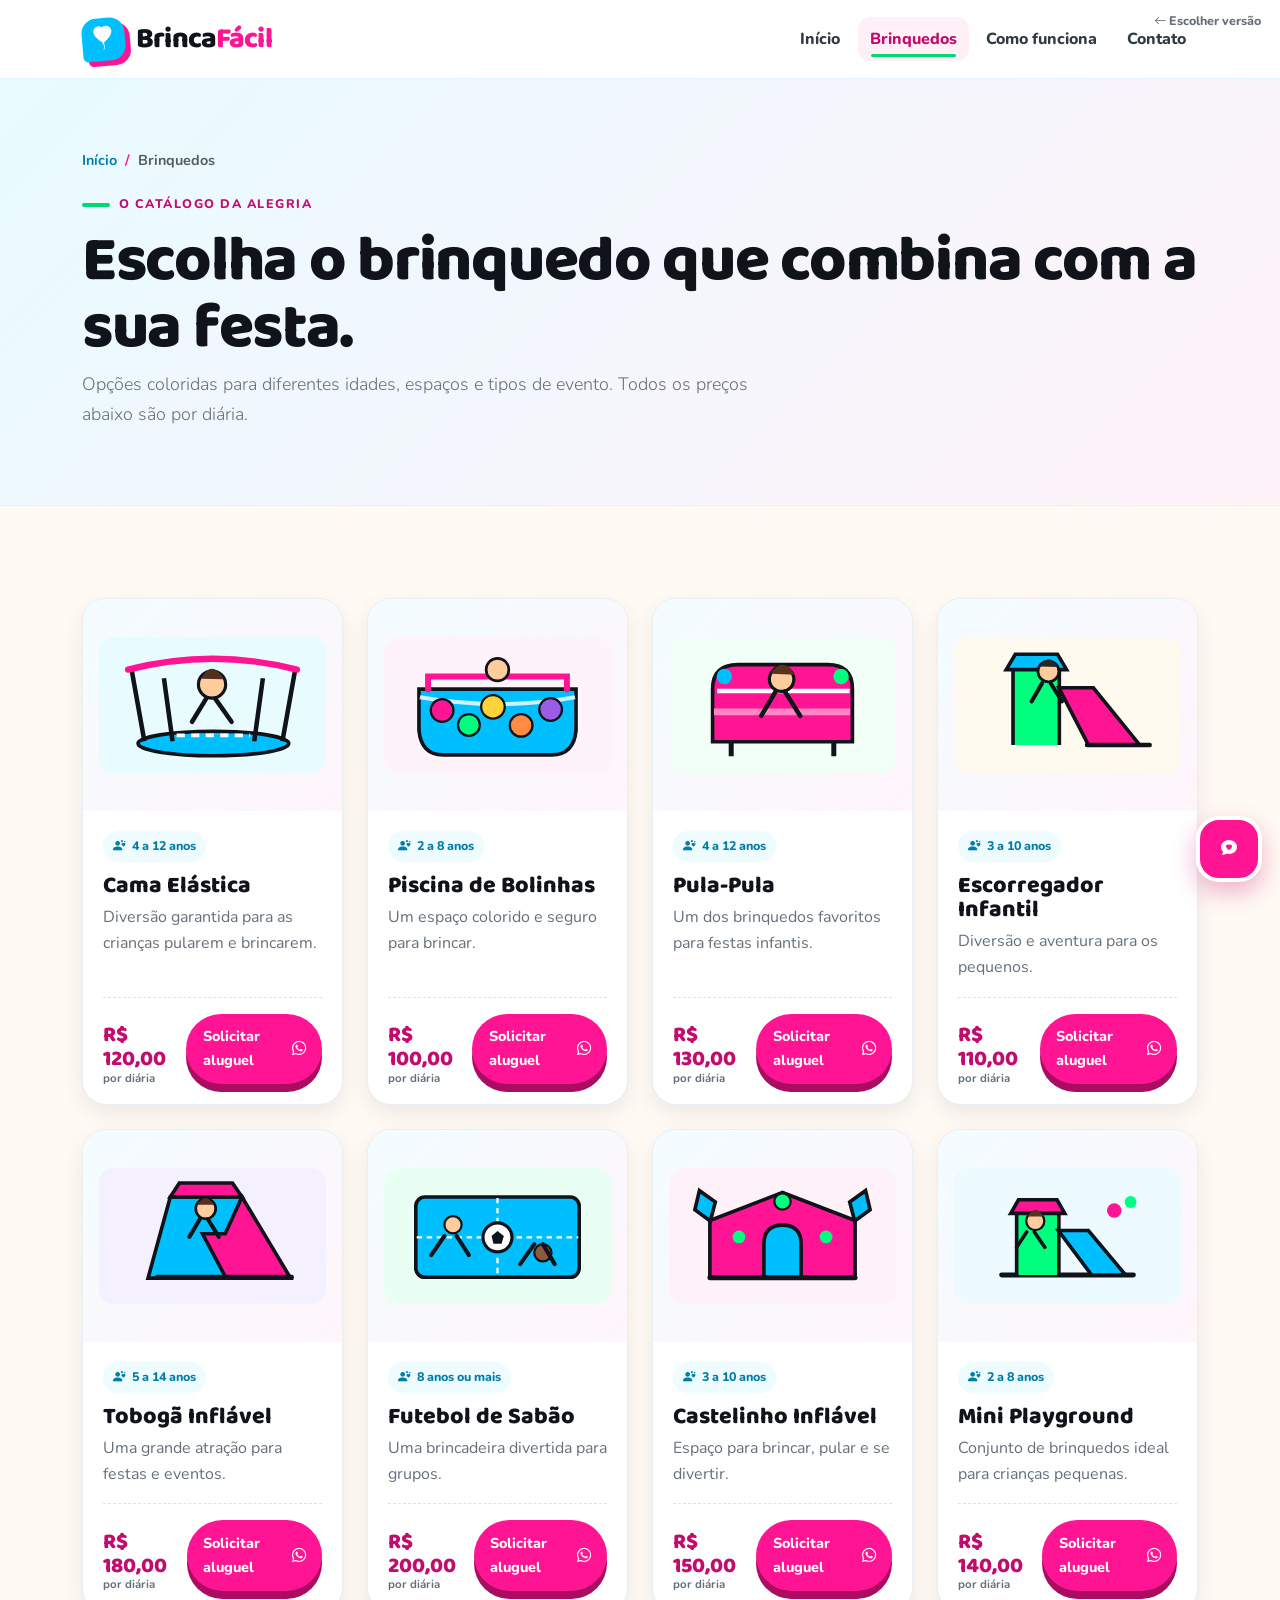
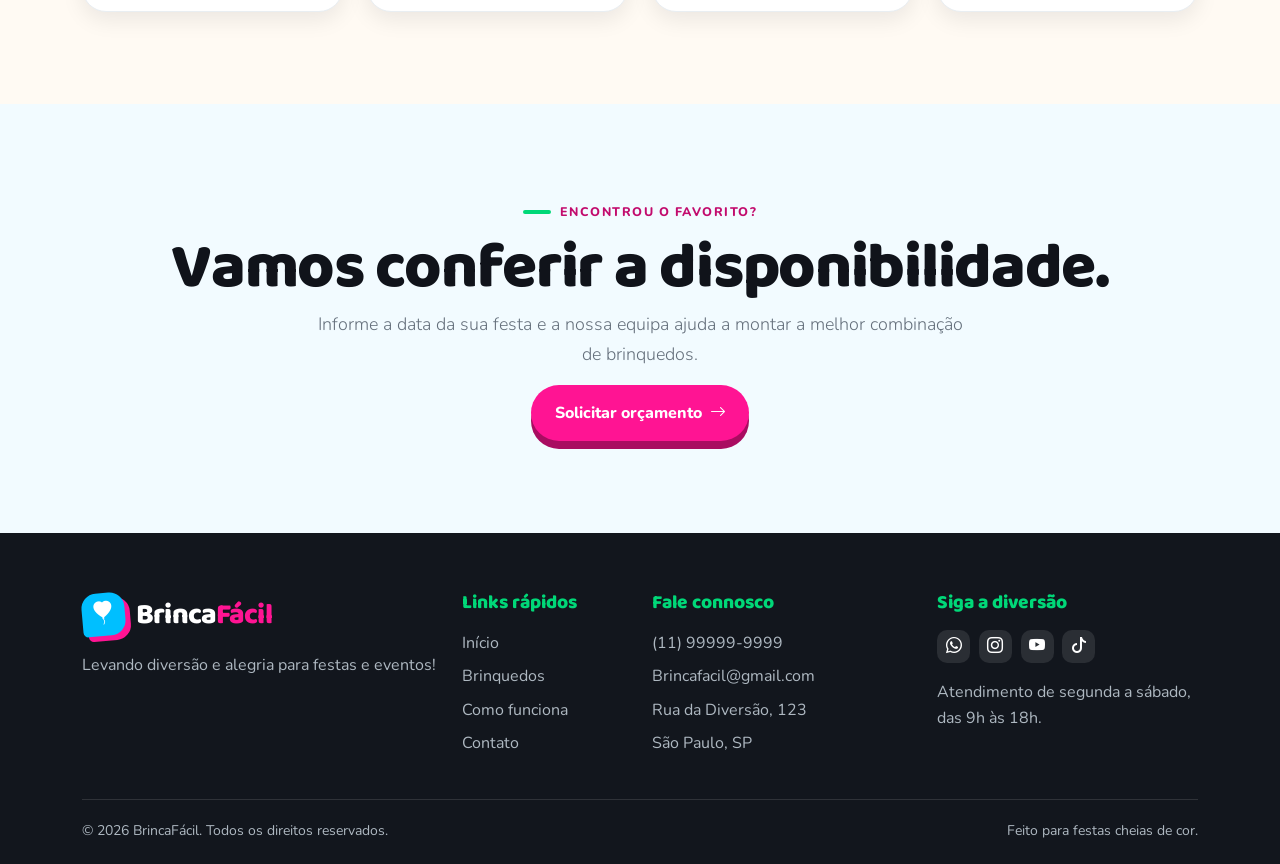
==== brinquedos.html @ a86c1801 "first commit" ====
<!doctype html><html lang="pt-BR"><head><meta charset="UTF-8">
<meta name="viewport" content="width=device-width, initial-scale=1">
<meta name="description" content="BrincaFácil — locação de brinquedos para festas e eventos infantis.">
<title>BrincaFácil — Catálogo de brinquedos</title>
<link rel="preconnect" href="https://fonts.googleapis.com">
<link rel="preconnect" href="https://fonts.gstatic.com" crossorigin>
<link href="https://fonts.googleapis.com/css2?family=Baloo+2:wght@600;700;800&family=Nunito:wght@400;600;700;800&display=swap" rel="stylesheet">
<link href="https://cdn.jsdelivr.net/npm/bootstrap@5.3.3/dist/css/bootstrap.min.css" rel="stylesheet">
<link href="https://cdn.jsdelivr.net/npm/bootstrap-icons@1.11.3/font/bootstrap-icons.min.css" rel="stylesheet">
<link href="css/style.css" rel="stylesheet"></head><body><header class="site-header">
  <div class="container nav-wrap">
    <a class="brand" href="inicio.html" aria-label="BrincaFácil — início"><span class="brand-mark"><i class="bi bi-balloon-heart-fill"></i></span><span class="brand-name">Brinca<span>Fácil</span></span></a>
    <input class="nav-toggle" type="checkbox" id="nav-toggle">
    <label class="nav-trigger" for="nav-toggle"><i class="bi bi-list"></i> Menu</label>
    <nav class="nav-links" aria-label="Navegação principal">
      <a href="inicio.html" class="">Início</a>
      <a href="brinquedos.html" class="active">Brinquedos</a>
      <a href="funciona.html" class="">Como funciona</a>
      <a href="contato.html" class="">Contato</a>
    </nav>
  </div>
</header>
<a class="index-shortcut" href="index.html"><i class="bi bi-arrow-left"></i> Escolher versão</a><main><section class="page-hero"><div class="container"><nav aria-label="breadcrumb"><ol class="breadcrumb"><li class="breadcrumb-item"><a href="inicio.html">Início</a></li><li class="breadcrumb-item active" aria-current="page">Brinquedos</li></ol></nav><span class="eyebrow">O catálogo da alegria</span><h1 class="section-title">Escolha o brinquedo que combina com a sua festa.</h1><p class="lead mb-0">Opções coloridas para diferentes idades, espaços e tipos de evento. Todos os preços abaixo são por diária.</p></div></section><section class="section-pad"><div class="container"><div class="row g-4"><div class="col-md-6 col-xl-3"><article class="toy-card"><div class="toy-image"><img src="imagens/cama-elastica.svg" alt="Cama Elástica"></div><div class="toy-card-body"><span class="toy-age"><i class="bi bi-person-hearts"></i> 4 a 12 anos</span><h3>Cama Elástica</h3><p>Diversão garantida para as crianças pularem e brincarem.</p><div class="toy-meta"><div class="price">R$ 120,00<small>por diária</small></div><a class="btn-brand btn-small" href="contato.html">Solicitar aluguel <i class="bi bi-whatsapp"></i></a></div></div></article></div><div class="col-md-6 col-xl-3"><article class="toy-card"><div class="toy-image"><img src="imagens/piscina-bolinhas.svg" alt="Piscina de Bolinhas"></div><div class="toy-card-body"><span class="toy-age"><i class="bi bi-person-hearts"></i> 2 a 8 anos</span><h3>Piscina de Bolinhas</h3><p>Um espaço colorido e seguro para brincar.</p><div class="toy-meta"><div class="price">R$ 100,00<small>por diária</small></div><a class="btn-brand btn-small" href="contato.html">Solicitar aluguel <i class="bi bi-whatsapp"></i></a></div></div></article></div><div class="col-md-6 col-xl-3"><article class="toy-card"><div class="toy-image"><img src="imagens/pula-pula.svg" alt="Pula-Pula"></div><div class="toy-card-body"><span class="toy-age"><i class="bi bi-person-hearts"></i> 4 a 12 anos</span><h3>Pula-Pula</h3><p>Um dos brinquedos favoritos para festas infantis.</p><div class="toy-meta"><div class="price">R$ 130,00<small>por diária</small></div><a class="btn-brand btn-small" href="contato.html">Solicitar aluguel <i class="bi bi-whatsapp"></i></a></div></div></article></div><div class="col-md-6 col-xl-3"><article class="toy-card"><div class="toy-image"><img src="imagens/escorregador.svg" alt="Escorregador Infantil"></div><div class="toy-card-body"><span class="toy-age"><i class="bi bi-person-hearts"></i> 3 a 10 anos</span><h3>Escorregador Infantil</h3><p>Diversão e aventura para os pequenos.</p><div class="toy-meta"><div class="price">R$ 110,00<small>por diária</small></div><a class="btn-brand btn-small" href="contato.html">Solicitar aluguel <i class="bi bi-whatsapp"></i></a></div></div></article></div><div class="col-md-6 col-xl-3"><article class="toy-card"><div class="toy-image"><img src="imagens/toboga-inflavel.svg" alt="Tobogã Inflável"></div><div class="toy-card-body"><span class="toy-age"><i class="bi bi-person-hearts"></i> 5 a 14 anos</span><h3>Tobogã Inflável</h3><p>Uma grande atração para festas e eventos.</p><div class="toy-meta"><div class="price">R$ 180,00<small>por diária</small></div><a class="btn-brand btn-small" href="contato.html">Solicitar aluguel <i class="bi bi-whatsapp"></i></a></div></div></article></div><div class="col-md-6 col-xl-3"><article class="toy-card"><div class="toy-image"><img src="imagens/futebol-sabao.svg" alt="Futebol de Sabão"></div><div class="toy-card-body"><span class="toy-age"><i class="bi bi-person-hearts"></i> 8 anos ou mais</span><h3>Futebol de Sabão</h3><p>Uma brincadeira divertida para grupos.</p><div class="toy-meta"><div class="price">R$ 200,00<small>por diária</small></div><a class="btn-brand btn-small" href="contato.html">Solicitar aluguel <i class="bi bi-whatsapp"></i></a></div></div></article></div><div class="col-md-6 col-xl-3"><article class="toy-card"><div class="toy-image"><img src="imagens/castelinho.svg" alt="Castelinho Inflável"></div><div class="toy-card-body"><span class="toy-age"><i class="bi bi-person-hearts"></i> 3 a 10 anos</span><h3>Castelinho Inflável</h3><p>Espaço para brincar, pular e se divertir.</p><div class="toy-meta"><div class="price">R$ 150,00<small>por diária</small></div><a class="btn-brand btn-small" href="contato.html">Solicitar aluguel <i class="bi bi-whatsapp"></i></a></div></div></article></div><div class="col-md-6 col-xl-3"><article class="toy-card"><div class="toy-image"><img src="imagens/mini-playground.svg" alt="Mini Playground"></div><div class="toy-card-body"><span class="toy-age"><i class="bi bi-person-hearts"></i> 2 a 8 anos</span><h3>Mini Playground</h3><p>Conjunto de brinquedos ideal para crianças pequenas.</p><div class="toy-meta"><div class="price">R$ 140,00<small>por diária</small></div><a class="btn-brand btn-small" href="contato.html">Solicitar aluguel <i class="bi bi-whatsapp"></i></a></div></div></article></div></div></div></section><section class="section-pad section-soft"><div class="container text-center"><span class="eyebrow">Encontrou o favorito?</span><h2 class="section-title">Vamos conferir a disponibilidade.</h2><p class="lead mx-auto" style="max-width:650px">Informe a data da sua festa e a nossa equipa ajuda a montar a melhor combinação de brinquedos.</p><a class="btn-brand" href="contato.html">Solicitar orçamento <i class="bi bi-arrow-right"></i></a></div></section></main><input class="brinki-input" type="checkbox" id="brinki-toggle">
<label class="brinki-launcher" for="brinki-toggle" aria-label="Abrir assistente BRINKI"><i class="bi bi-chat-heart-fill open-icon"></i><i class="bi bi-x-lg close-icon"></i></label>
<section class="brinki-panel" aria-label="Assistente virtual BRINKI">
  <div class="brinki-head"><div class="brinki-avatar"><i class="bi bi-stars"></i></div><div><strong>BRINKI</strong><small>Assistente da BrincaFácil</small></div></div>
  <div class="brinki-body">
    <div class="brinki-message">Olá! Eu sou a BRINKI, sua assistente virtual da BrincaFácil! 🎈 Estou aqui para ajudar você a encontrar o brinquedo perfeito para sua festa. Escolha uma das opções abaixo e vamos começar!</div>
    <p class="brinki-note"><i class="bi bi-info-circle"></i> Sou uma assistente virtual demonstrativa e consigo responder por meio das opções disponíveis.</p>
    <details class="brinki-question"><summary>Quais brinquedos estão disponíveis?</summary><p>Temos cama elástica, piscina de bolinhas, pula-pula, escorregador infantil, tobogã inflável, futebol de sabão, castelinho inflável e mini playground.</p><a href="brinquedos.html">Ver brinquedos</a></details>
    <details class="brinki-question"><summary>Quanto custa o aluguel?</summary><p>Os preços variam. Temos opções a partir de R$ 100,00 por diária. Consulte o catálogo para conferir todos os valores.</p><a href="brinquedos.html">Consultar preços</a></details>
    <details class="brinki-question"><summary>Qual a idade recomendada?</summary><p>Há opções para crianças a partir de 2 anos e brinquedos para crianças maiores. Confira cada faixa no catálogo.</p><a href="brinquedos.html">Ver faixas etárias</a></details>
    <details class="brinki-question"><summary>Como funciona o aluguel?</summary><p>Você escolhe o brinquedo, entra em contato, combina os detalhes e aguarda a entrega. Depois é só aproveitar!</p><a href="funciona.html">Como funciona</a></details>
    <details class="brinki-question"><summary>Como faço uma reserva?</summary><p>Informe o brinquedo desejado, a data do evento e o endereço de entrega. Nossa equipa verificará a disponibilidade.</p><a href="contato.html">Falar com a equipa</a></details>
    <details class="brinki-question"><summary>Qual é o endereço?</summary><p>Estamos na Rua da Diversão, 123 – São Paulo, SP.</p></details>
    <details class="brinki-question"><summary>Qual é o horário de atendimento?</summary><p>Atendemos de segunda-feira a sábado, das 9h às 18h.</p></details>
    <details class="brinki-question"><summary>Como posso entrar em contacto?</summary><p>Fale pelo telefone (11) 99999-9999 ou pelo e-mail Brincafacil@gmail.com. Também estamos nas redes sociais.</p><a href="contato.html">Ir para contacto</a></details>
  </div>
</section><footer class="site-footer">
  <div class="container">
    <div class="row g-4">
      <div class="col-lg-4">
        <a class="brand" href="inicio.html"><span class="brand-mark"><i class="bi bi-balloon-heart-fill"></i></span><span class="brand-name">Brinca<span>Fácil</span></span></a>
        <p class="mt-3 mb-0">Levando diversão e alegria para festas e eventos!</p>
      </div>
      <div class="col-6 col-lg-2"><h3>Links rápidos</h3><ul class="footer-list"><li><a href="inicio.html">Início</a></li><li><a href="brinquedos.html">Brinquedos</a></li><li><a href="funciona.html">Como funciona</a></li><li><a href="contato.html">Contato</a></li></ul></div>
      <div class="col-6 col-lg-3"><h3>Fale connosco</h3><ul class="footer-list"><li><a href="tel:+5511999999999">(11) 99999-9999</a></li><li><a href="mailto:Brincafacil@gmail.com">Brincafacil@gmail.com</a></li><li>Rua da Diversão, 123</li><li>São Paulo, SP</li></ul></div>
      <div class="col-lg-3"><h3>Siga a diversão</h3><div class="footer-socials"><a href="https://web.whatsapp.com/" target="_blank" rel="noopener" aria-label="WhatsApp"><i class="bi bi-whatsapp"></i></a><a href="https://www.instagram.com/" target="_blank" rel="noopener" aria-label="Instagram"><i class="bi bi-instagram"></i></a><a href="https://www.youtube.com/" target="_blank" rel="noopener" aria-label="YouTube"><i class="bi bi-youtube"></i></a><a href="https://www.tiktok.com/" target="_blank" rel="noopener" aria-label="TikTok"><i class="bi bi-tiktok"></i></a></div><p class="mt-3 mb-0">Atendimento de segunda a sábado, das 9h às 18h.</p></div>
    </div>
    <div class="footer-bottom"><small>© 2026 BrincaFácil. Todos os direitos reservados.</small><small>Feito para festas cheias de cor.</small></div>
  </div>
</footer></body></html>
---- css/style.css ----
@import url('https://fonts.googleapis.com/css2?family=Baloo+2:wght@600;700;800&family=Nunito:wght@400;600;700;800&display=swap');

:root {
  --blue: #00bfff;
  --blue-dark: #007ea8;
  --pink: #ff1493;
  --pink-dark: #c20b6d;
  --green: #00d878;
  --green-soft: #e5fff2;
  --ink: #10131a;
  --muted: #65707c;
  --cream: #fffaf3;
  --white: #ffffff;
  --line: #e9eef2;
  --shadow: 0 18px 45px rgba(16, 19, 26, .10);
  --shadow-sm: 0 8px 22px rgba(16, 19, 26, .08);
  --radius: 24px;
}

* { box-sizing: border-box; }
html { scroll-behavior: smooth; }
body { margin: 0; color: var(--ink); background: var(--cream); font-family: 'Nunito', sans-serif; line-height: 1.65; overflow-x: hidden; }
h1, h2, h3, h4, h5, .brand-name { font-family: 'Baloo 2', sans-serif; font-weight: 800; line-height: 1.05; }
a { color: inherit; text-decoration: none; }
img { max-width: 100%; display: block; }
.container { position: relative; z-index: 1; }
.section-pad { padding: 92px 0; }
.section-soft { background: #f2fbff; }
.section-pink { background: #fff1f8; }
.text-pink { color: var(--pink) !important; }
.text-blue { color: var(--blue-dark) !important; }
.text-green { color: #00a85d !important; }
.eyebrow { display: inline-flex; align-items: center; gap: .55rem; text-transform: uppercase; letter-spacing: .12em; font-size: .78rem; font-weight: 800; color: var(--pink-dark); margin-bottom: .8rem; }
.eyebrow::before { content: ''; width: 28px; height: 4px; border-radius: 99px; background: var(--green); }
.display-title { font-size: clamp(2.7rem, 6vw, 5.5rem); letter-spacing: -.03em; }
.section-title { font-size: clamp(2.3rem, 5vw, 4rem); letter-spacing: -.02em; }
.lead { font-size: 1.12rem; color: var(--muted); }

/* Shared header */
.site-header { position: relative; z-index: 20; background: rgba(255,255,255,.93); border-bottom: 1px solid rgba(0,191,255,.13); backdrop-filter: blur(12px); }
.nav-wrap { min-height: 78px; display: flex; align-items: center; justify-content: space-between; gap: 1.5rem; }
.brand { display: inline-flex; align-items: center; gap: .7rem; color: var(--ink); }
.brand-mark { width: 43px; height: 43px; display: grid; place-items: center; border-radius: 15px 15px 15px 5px; background: var(--blue); color: var(--white); font-size: 1.5rem; transform: rotate(-5deg); box-shadow: 5px 5px 0 var(--pink); }
.brand-name { font-size: 1.8rem; letter-spacing: -.03em; }
.brand-name span { color: var(--pink); }
.nav-toggle { position: absolute; opacity: 0; pointer-events: none; }
.nav-trigger { display: none; cursor: pointer; padding: .55rem .8rem; border-radius: 12px; color: var(--blue-dark); border: 2px solid var(--blue); font-weight: 800; }
.nav-links { display: flex; align-items: center; gap: .35rem; }
.nav-links a { position: relative; padding: .55rem .75rem; border-radius: 12px; font-weight: 800; color: #313a43; transition: .2s ease; }
.nav-links a:hover, .nav-links a.active { color: var(--pink-dark); background: #fff0f8; }
.nav-links a.active::after { content: ''; position: absolute; height: 3px; left: 13px; right: 13px; bottom: 4px; border-radius: 4px; background: var(--green); }
.index-shortcut { position: absolute; right: 1.2rem; top: .7rem; font-size: .78rem; font-weight: 800; color: var(--muted); z-index: 30; }
.index-shortcut:hover { color: var(--pink); }

/* Buttons */
.btn-brand, .btn-brand-outline { display: inline-flex; align-items: center; justify-content: center; gap: .5rem; border-radius: 999px; padding: .8rem 1.35rem; font-weight: 800; border: 2px solid transparent; transition: transform .2s ease, box-shadow .2s ease, background .2s ease; }
.btn-brand { background: var(--pink); color: #fff; box-shadow: 0 8px 0 #a90c61; }
.btn-brand:hover { color: #fff; transform: translateY(-3px); box-shadow: 0 11px 0 #a90c61; }
.btn-brand:active { transform: translateY(2px); box-shadow: 0 4px 0 #a90c61; }
.btn-brand-outline { color: var(--blue-dark); border-color: var(--blue); background: #fff; }
.btn-brand-outline:hover { color: var(--ink); background: #e7faff; transform: translateY(-3px); }
.btn-green { background: var(--green); color: #07311e; box-shadow: 0 8px 0 #00a85d; }
.btn-green:hover { color: #07311e; box-shadow: 0 11px 0 #00a85d; }
.btn-small { padding: .6rem .9rem; font-size: .9rem; }

/* Home selector */
.index-page { min-height: 100vh; background: radial-gradient(circle at 10% 10%, #dbfaff 0 13%, transparent 34%), radial-gradient(circle at 92% 14%, #ffe1f2 0 12%, transparent 31%), var(--cream); }
.index-topbar { display: flex; justify-content: flex-end; padding: 1rem 1.5rem 0; }
.index-topbar a { font-size: .85rem; font-weight: 800; color: var(--muted); }
.index-topbar a:hover { color: var(--pink); }
.index-main { min-height: calc(100vh - 46px); display: grid; align-items: center; padding: 3rem 0 5rem; }
.index-card { position: relative; overflow: hidden; border: 2px solid rgba(0,191,255,.15); background: rgba(255,255,255,.92); border-radius: 40px; box-shadow: var(--shadow); padding: clamp(2rem, 6vw, 5.8rem); }
.index-card::before, .index-card::after { content: ''; position: absolute; border-radius: 50%; pointer-events: none; }
.index-card::before { width: 230px; height: 230px; right: -80px; top: -100px; background: var(--green); opacity: .35; }
.index-card::after { width: 180px; height: 180px; left: -85px; bottom: -90px; background: var(--pink); opacity: .18; }
.index-kicker { display: inline-flex; border-radius: 99px; padding: .4rem .8rem; background: var(--green-soft); color: #007d49; font-size: .82rem; font-weight: 800; }
.index-options { display: grid; grid-template-columns: repeat(2, minmax(0, 1fr)); gap: 1rem; margin-top: 2.1rem; }
.index-option { display: flex; flex-direction: column; gap: .35rem; align-items: flex-start; border-radius: 22px; padding: 1.25rem 1.35rem; border: 2px solid var(--line); background: #fff; transition: .2s ease; }
.index-option strong { font-family: 'Baloo 2'; font-size: 1.25rem; }
.index-option small { color: var(--muted); }
.index-option:hover { transform: translateY(-5px); box-shadow: var(--shadow-sm); border-color: var(--blue); }
.index-option.ai { border-color: var(--pink); background: #fff4fa; }
.index-option.manual { border-color: var(--green); background: #f1fff8; }

/* Hero */
.hero { position: relative; overflow: hidden; padding: 84px 0 100px; background: linear-gradient(135deg, #f1fdff 0%, #fff8fc 60%, #f1fff7 100%); }
.hero::before { content: ''; position: absolute; width: 460px; height: 460px; border-radius: 50%; right: -170px; top: -180px; background: var(--blue); opacity: .14; }
.hero::after { content: ''; position: absolute; width: 260px; height: 260px; border-radius: 50%; left: -110px; bottom: -130px; background: var(--pink); opacity: .1; }
.hero-copy { padding: 1rem 0; }
.hero-copy h1 { max-width: 720px; }
.hero-copy p { max-width: 650px; }
.hero-actions { display: flex; flex-wrap: wrap; gap: 1rem; margin-top: 1.7rem; }
.hero-art { position: relative; padding: 1.2rem; }
.hero-art::before { content: 'diversão'; position: absolute; right: 2%; top: 4%; transform: rotate(8deg); font-family: 'Baloo 2'; font-size: 1.15rem; color: var(--pink); }
.hero-art img { width: 100%; max-height: 440px; object-fit: contain; filter: drop-shadow(0 22px 20px rgba(16,19,26,.14)); }

/* Cards */
.info-card, .toy-card, .step-card, .contact-card, .faq-card { height: 100%; background: #fff; border: 1px solid var(--line); border-radius: var(--radius); box-shadow: var(--shadow-sm); }
.info-card { padding: 1.45rem; transition: .2s ease; border-top: 5px solid var(--blue); }
.info-card:nth-child(2n) { border-top-color: var(--pink); }
.info-card:nth-child(3n) { border-top-color: var(--green); }
.info-card:hover, .toy-card:hover, .step-card:hover { transform: translateY(-7px); box-shadow: var(--shadow); }
.icon-bubble { width: 52px; height: 52px; display: grid; place-items: center; border-radius: 18px; margin-bottom: 1rem; background: #e7faff; color: var(--blue-dark); font-size: 1.4rem; }
.icon-bubble.pink { background: #fff0f8; color: var(--pink-dark); }
.icon-bubble.green { background: var(--green-soft); color: #00874b; }
.info-card h3 { font-size: 1.45rem; margin-bottom: .4rem; }
.info-card p { margin: 0; color: var(--muted); }

.toy-card { overflow: hidden; display: flex; flex-direction: column; transition: .2s ease; }
.toy-card .toy-image { padding: 1rem; background: linear-gradient(135deg,#f3fcff,#fff5fb); min-height: 205px; display: grid; place-items: center; }
.toy-card .toy-image img { width: 100%; height: 180px; object-fit: contain; }
.toy-card-body { padding: 1.25rem; display: flex; flex-direction: column; flex: 1; }
.toy-card h3 { font-size: 1.45rem; margin-bottom: .35rem; }
.toy-age { display: inline-flex; align-self: flex-start; gap: .4rem; padding: .3rem .65rem; margin-bottom: .75rem; background: #eefbff; color: var(--blue-dark); border-radius: 999px; font-size: .78rem; font-weight: 800; }
.toy-card p { color: var(--muted); margin-bottom: 1rem; }
.toy-meta { display: flex; justify-content: space-between; align-items: end; gap: .8rem; margin-top: auto; padding-top: 1rem; border-top: 1px dashed #dce4e8; }
.price { color: var(--pink-dark); font-family: 'Baloo 2'; font-size: 1.35rem; font-weight: 800; line-height: 1.1; }
.price small { display: block; color: var(--muted); font-family: 'Nunito'; font-size: .72rem; font-weight: 700; }

.page-hero { padding: 70px 0 76px; background: linear-gradient(135deg, #e8fbff, #fff2f9); border-bottom: 1px solid #e6f2f5; }
.page-hero p { max-width: 690px; }
.page-hero .breadcrumb { --bs-breadcrumb-divider-color: var(--pink); font-size: .9rem; font-weight: 700; }
.page-hero .breadcrumb a { color: var(--blue-dark); }

/* Steps */
.step-card { position: relative; padding: 1.5rem; border-left: 5px solid var(--blue); transition: .2s ease; }
.step-card:nth-child(2n) { border-left-color: var(--pink); }
.step-card:nth-child(3n) { border-left-color: var(--green); }
.step-number { display: inline-grid; place-items: center; width: 43px; height: 43px; border-radius: 50%; background: var(--ink); color: #fff; font-family: 'Baloo 2'; font-size: 1.4rem; margin-bottom: 1rem; }
.step-card h3 { font-size: 1.55rem; }
.step-card p { color: var(--muted); margin: 0; }
.faq-card { padding: 1.5rem; }
.faq-item { border-bottom: 1px solid var(--line); padding: .9rem 0; }
.faq-item:last-child { border-bottom: 0; }
.faq-item summary { cursor: pointer; font-weight: 800; color: var(--ink); list-style: none; display: flex; justify-content: space-between; gap: 1rem; }
.faq-item summary::-webkit-details-marker { display: none; }
.faq-item summary::after { content: '+'; color: var(--pink); font-size: 1.3rem; }
.faq-item[open] summary::after { content: '−'; }
.faq-item p { color: var(--muted); margin: .65rem 0 0; }

/* Contact */
.contact-card { padding: 1.5rem; }
.contact-card h3 { font-size: 1.5rem; }
.contact-line { display: flex; gap: .8rem; align-items: flex-start; padding: .9rem 0; border-bottom: 1px solid var(--line); }
.contact-line:last-child { border-bottom: 0; }
.contact-line i { color: var(--pink); font-size: 1.15rem; margin-top: .25rem; }
.contact-line strong { display: block; }
.contact-line span { color: var(--muted); font-size: .92rem; }
.form-control, .form-select { border: 2px solid #e2e9ed; border-radius: 14px; padding: .78rem 1rem; }
.form-control:focus, .form-select:focus { border-color: var(--blue); box-shadow: 0 0 0 .25rem rgba(0,191,255,.14); }
.demo-note { border-left: 4px solid var(--green); background: var(--green-soft); border-radius: 12px; padding: .8rem 1rem; color: #17633e; font-size: .9rem; }
.socials { display: flex; flex-wrap: wrap; gap: .75rem; }
.social-link { width: 48px; height: 48px; display: grid; place-items: center; border-radius: 15px; font-size: 1.35rem; color: #fff; transition: transform .2s ease, filter .2s ease; }
.social-link:hover { color: #fff; transform: translateY(-4px) rotate(-4deg); filter: brightness(1.08); }
.social-whatsapp { background: #25d366; }
.social-instagram { background: linear-gradient(135deg,#833ab4,#fd1d1d,#fcb045); }
.social-youtube { background: #ff0000; }
.social-tiktok { background: #111; }

/* Footer */
.site-footer { background: #12161d; color: #fff; padding: 60px 0 22px; }
.site-footer .brand { color: #fff; }
.site-footer .brand-mark { box-shadow: 5px 5px 0 var(--pink); }
.site-footer .brand-name { color: #fff; }
.site-footer p, .site-footer li, .site-footer small { color: #aeb8c1; }
.site-footer h3 { font-size: 1.2rem; color: var(--green); margin-bottom: 1rem; }
.footer-list { list-style: none; padding: 0; margin: 0; }
.footer-list li { margin: .45rem 0; }
.footer-list a:hover { color: #fff; }
.footer-bottom { margin-top: 2.2rem; padding-top: 1.2rem; border-top: 1px solid rgba(255,255,255,.12); display: flex; justify-content: space-between; gap: 1rem; flex-wrap: wrap; }
.footer-socials { display: flex; gap: .55rem; }
.footer-socials a { width: 33px; height: 33px; display: grid; place-items: center; border-radius: 10px; background: rgba(255,255,255,.1); color: #fff; }
.footer-socials a:hover { background: var(--pink); }

/* BRINKI CSS-only assistant */
.brinki-input { position: absolute; opacity: 0; pointer-events: none; }
.brinki-launcher { position: fixed; z-index: 50; right: 1.15rem; bottom: 1.15rem; width: 66px; height: 66px; display: grid; place-items: center; border-radius: 23px; cursor: pointer; background: var(--pink); color: #fff; border: 4px solid #fff; box-shadow: 0 10px 25px rgba(194,11,109,.3); transition: transform .2s ease; }
.brinki-launcher:hover { transform: translateY(-5px) rotate(4deg); }
.brinki-launcher .close-icon { display: none; }
.brinki-input:checked ~ .brinki-launcher .open-icon { display: none; }
.brinki-input:checked ~ .brinki-launcher .close-icon { display: inline; }
.brinki-panel { position: fixed; z-index: 49; right: 1.15rem; bottom: 6.3rem; width: min(390px, calc(100vw - 2rem)); max-height: min(650px, calc(100vh - 8rem)); overflow: auto; display: none; background: #fff; border: 3px solid var(--blue); border-radius: 25px; box-shadow: var(--shadow); }
.brinki-input:checked ~ .brinki-panel { display: block; animation: pop-in .2s ease both; }
@keyframes pop-in { from { opacity: 0; transform: translateY(12px) scale(.97); } to { opacity: 1; transform: none; } }
.brinki-head { display: flex; align-items: center; gap: .75rem; padding: 1rem 1.1rem; background: linear-gradient(135deg,var(--blue),#78e8ff); }
.brinki-avatar { width: 42px; height: 42px; display: grid; place-items: center; border-radius: 15px; background: #fff; color: var(--pink); font-size: 1.35rem; }
.brinki-head strong { font-family: 'Baloo 2'; font-size: 1.35rem; }
.brinki-head small { display: block; color: #064f68; font-weight: 800; font-size: .72rem; }
.brinki-body { padding: 1rem; }
.brinki-message { background: #f2f7fa; border-radius: 16px 16px 16px 4px; padding: .85rem; font-size: .86rem; margin-bottom: .8rem; }
.brinki-note { color: var(--muted); font-size: .72rem; margin: .65rem 0; }
.brinki-question { border-top: 1px solid var(--line); padding: .65rem 0; }
.brinki-question summary { cursor: pointer; font-weight: 800; color: var(--blue-dark); font-size: .86rem; }
.brinki-question p { font-size: .82rem; color: var(--muted); margin: .45rem 0 .6rem; }
.brinki-question a { display: inline-flex; font-size: .75rem; padding: .35rem .7rem; border-radius: 999px; background: var(--pink); color: #fff; font-weight: 800; }

@media (max-width: 991.98px) {
  .nav-wrap { min-height: 70px; }
  .nav-trigger { display: inline-flex; align-items: center; gap: .4rem; }
  .nav-links { position: absolute; left: 1rem; right: 1rem; top: 70px; display: none; flex-direction: column; align-items: stretch; padding: .7rem; border-radius: 18px; background: #fff; box-shadow: var(--shadow); border: 1px solid var(--line); }
  .nav-links a { padding: .75rem 1rem; }
  .nav-toggle:checked ~ .nav-links { display: flex; }
  .hero { padding: 60px 0 75px; }
}
@media (max-width: 575.98px) {
  .section-pad { padding: 65px 0; }
  .display-title { font-size: 2.35rem; overflow-wrap: anywhere; }
  .hero-copy h1 { overflow-wrap: anywhere; }
  .hero .row { margin-left: 0; margin-right: 0; }
  .hero .col-lg-7, .hero .col-lg-5 { padding-left: 0; padding-right: 0; }
  .section-title { font-size: 2.45rem; }
  .index-options { grid-template-columns: 1fr; }
  .index-card { border-radius: 28px; padding: 1.7rem; }
  .hero-actions { flex-direction: column; align-items: stretch; }
  .hero-actions a { width: 100%; }
  .nav-wrap { padding-left: .7rem; padding-right: .7rem; }
  .brand-name { font-size: 1.55rem; }
  .brand-mark { width: 38px; height: 38px; }
  .index-shortcut { display: none; }
  .brinki-launcher { right: .7rem; bottom: .7rem; }
  .brinki-panel { right: .7rem; bottom: 5.7rem; width: calc(100vw - 1.4rem); }
}
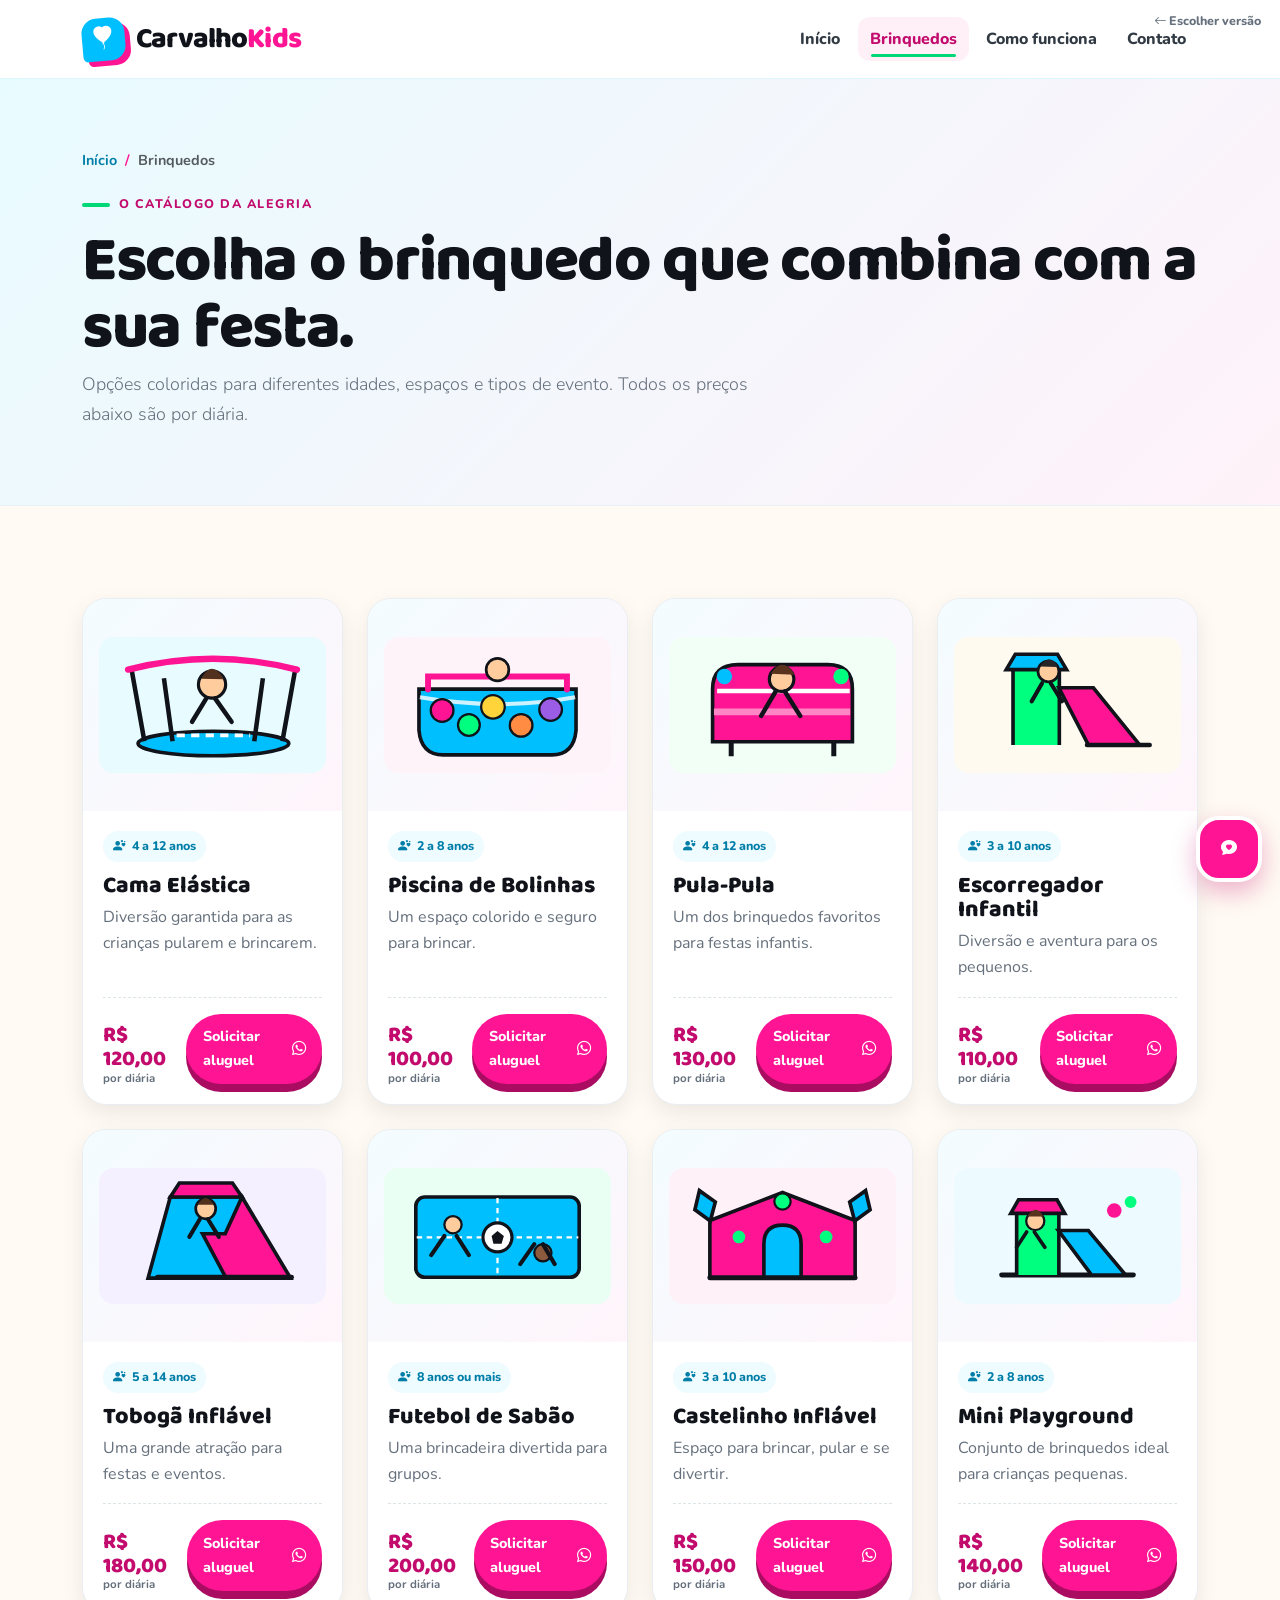
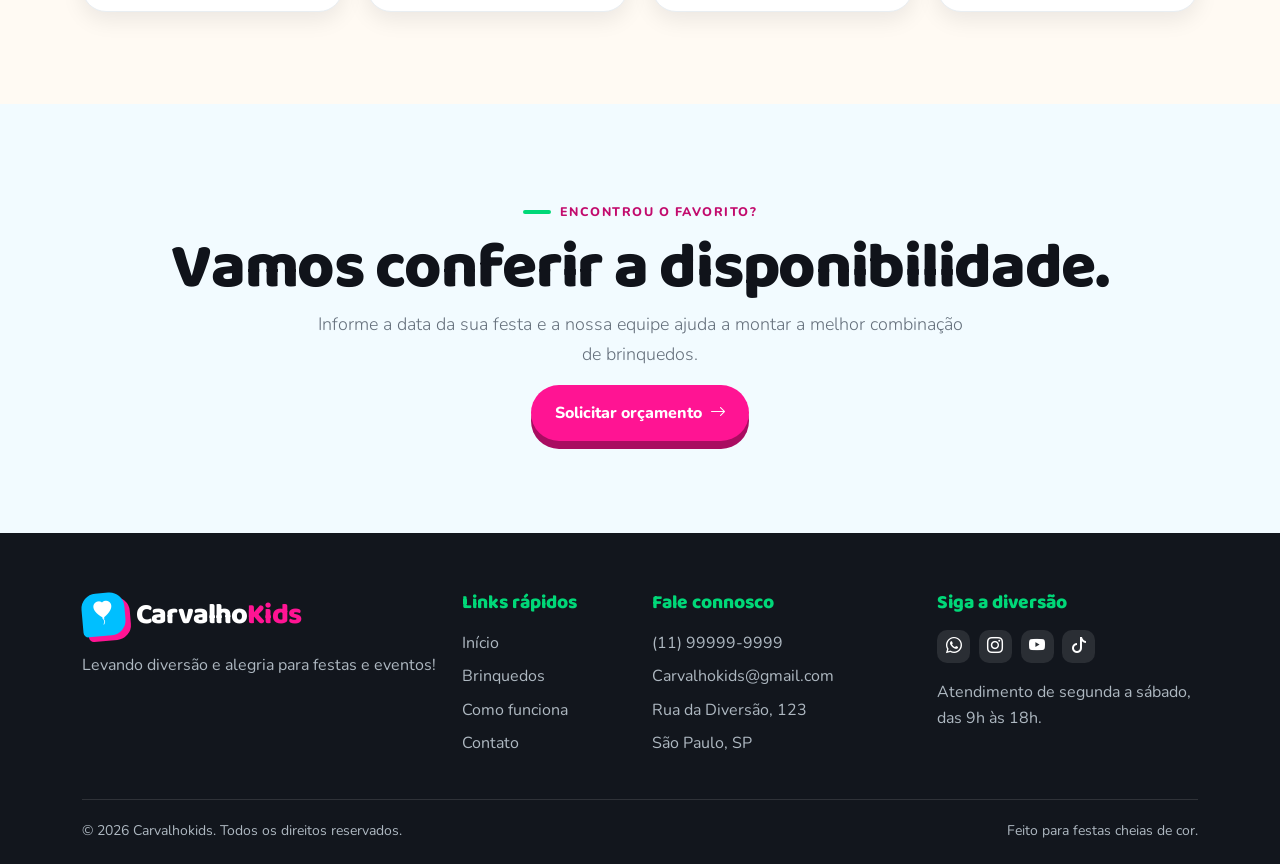
==== commit ea9f838f: "atulizar nomes" ====
--- a/brinquedos.html
+++ b/brinquedos.html
@@ -1,52 +1,263 @@
-<!doctype html><html lang="pt-BR"><head><meta charset="UTF-8">
-<meta name="viewport" content="width=device-width, initial-scale=1">
-<meta name="description" content="BrincaFácil — locação de brinquedos para festas e eventos infantis.">
-<title>BrincaFácil — Catálogo de brinquedos</title>
-<link rel="preconnect" href="https://fonts.googleapis.com">
-<link rel="preconnect" href="https://fonts.gstatic.com" crossorigin>
-<link href="https://fonts.googleapis.com/css2?family=Baloo+2:wght@600;700;800&family=Nunito:wght@400;600;700;800&display=swap" rel="stylesheet">
-<link href="https://cdn.jsdelivr.net/npm/bootstrap@5.3.3/dist/css/bootstrap.min.css" rel="stylesheet">
-<link href="https://cdn.jsdelivr.net/npm/bootstrap-icons@1.11.3/font/bootstrap-icons.min.css" rel="stylesheet">
-<link href="css/style.css" rel="stylesheet"></head><body><header class="site-header">
-  <div class="container nav-wrap">
-    <a class="brand" href="inicio.html" aria-label="BrincaFácil — início"><span class="brand-mark"><i class="bi bi-balloon-heart-fill"></i></span><span class="brand-name">Brinca<span>Fácil</span></span></a>
-    <input class="nav-toggle" type="checkbox" id="nav-toggle">
-    <label class="nav-trigger" for="nav-toggle"><i class="bi bi-list"></i> Menu</label>
-    <nav class="nav-links" aria-label="Navegação principal">
-      <a href="inicio.html" class="">Início</a>
-      <a href="brinquedos.html" class="active">Brinquedos</a>
-      <a href="funciona.html" class="">Como funciona</a>
-      <a href="contato.html" class="">Contato</a>
-    </nav>
-  </div>
-</header>
-<a class="index-shortcut" href="index.html"><i class="bi bi-arrow-left"></i> Escolher versão</a><main><section class="page-hero"><div class="container"><nav aria-label="breadcrumb"><ol class="breadcrumb"><li class="breadcrumb-item"><a href="inicio.html">Início</a></li><li class="breadcrumb-item active" aria-current="page">Brinquedos</li></ol></nav><span class="eyebrow">O catálogo da alegria</span><h1 class="section-title">Escolha o brinquedo que combina com a sua festa.</h1><p class="lead mb-0">Opções coloridas para diferentes idades, espaços e tipos de evento. Todos os preços abaixo são por diária.</p></div></section><section class="section-pad"><div class="container"><div class="row g-4"><div class="col-md-6 col-xl-3"><article class="toy-card"><div class="toy-image"><img src="imagens/cama-elastica.svg" alt="Cama Elástica"></div><div class="toy-card-body"><span class="toy-age"><i class="bi bi-person-hearts"></i> 4 a 12 anos</span><h3>Cama Elástica</h3><p>Diversão garantida para as crianças pularem e brincarem.</p><div class="toy-meta"><div class="price">R$ 120,00<small>por diária</small></div><a class="btn-brand btn-small" href="contato.html">Solicitar aluguel <i class="bi bi-whatsapp"></i></a></div></div></article></div><div class="col-md-6 col-xl-3"><article class="toy-card"><div class="toy-image"><img src="imagens/piscina-bolinhas.svg" alt="Piscina de Bolinhas"></div><div class="toy-card-body"><span class="toy-age"><i class="bi bi-person-hearts"></i> 2 a 8 anos</span><h3>Piscina de Bolinhas</h3><p>Um espaço colorido e seguro para brincar.</p><div class="toy-meta"><div class="price">R$ 100,00<small>por diária</small></div><a class="btn-brand btn-small" href="contato.html">Solicitar aluguel <i class="bi bi-whatsapp"></i></a></div></div></article></div><div class="col-md-6 col-xl-3"><article class="toy-card"><div class="toy-image"><img src="imagens/pula-pula.svg" alt="Pula-Pula"></div><div class="toy-card-body"><span class="toy-age"><i class="bi bi-person-hearts"></i> 4 a 12 anos</span><h3>Pula-Pula</h3><p>Um dos brinquedos favoritos para festas infantis.</p><div class="toy-meta"><div class="price">R$ 130,00<small>por diária</small></div><a class="btn-brand btn-small" href="contato.html">Solicitar aluguel <i class="bi bi-whatsapp"></i></a></div></div></article></div><div class="col-md-6 col-xl-3"><article class="toy-card"><div class="toy-image"><img src="imagens/escorregador.svg" alt="Escorregador Infantil"></div><div class="toy-card-body"><span class="toy-age"><i class="bi bi-person-hearts"></i> 3 a 10 anos</span><h3>Escorregador Infantil</h3><p>Diversão e aventura para os pequenos.</p><div class="toy-meta"><div class="price">R$ 110,00<small>por diária</small></div><a class="btn-brand btn-small" href="contato.html">Solicitar aluguel <i class="bi bi-whatsapp"></i></a></div></div></article></div><div class="col-md-6 col-xl-3"><article class="toy-card"><div class="toy-image"><img src="imagens/toboga-inflavel.svg" alt="Tobogã Inflável"></div><div class="toy-card-body"><span class="toy-age"><i class="bi bi-person-hearts"></i> 5 a 14 anos</span><h3>Tobogã Inflável</h3><p>Uma grande atração para festas e eventos.</p><div class="toy-meta"><div class="price">R$ 180,00<small>por diária</small></div><a class="btn-brand btn-small" href="contato.html">Solicitar aluguel <i class="bi bi-whatsapp"></i></a></div></div></article></div><div class="col-md-6 col-xl-3"><article class="toy-card"><div class="toy-image"><img src="imagens/futebol-sabao.svg" alt="Futebol de Sabão"></div><div class="toy-card-body"><span class="toy-age"><i class="bi bi-person-hearts"></i> 8 anos ou mais</span><h3>Futebol de Sabão</h3><p>Uma brincadeira divertida para grupos.</p><div class="toy-meta"><div class="price">R$ 200,00<small>por diária</small></div><a class="btn-brand btn-small" href="contato.html">Solicitar aluguel <i class="bi bi-whatsapp"></i></a></div></div></article></div><div class="col-md-6 col-xl-3"><article class="toy-card"><div class="toy-image"><img src="imagens/castelinho.svg" alt="Castelinho Inflável"></div><div class="toy-card-body"><span class="toy-age"><i class="bi bi-person-hearts"></i> 3 a 10 anos</span><h3>Castelinho Inflável</h3><p>Espaço para brincar, pular e se divertir.</p><div class="toy-meta"><div class="price">R$ 150,00<small>por diária</small></div><a class="btn-brand btn-small" href="contato.html">Solicitar aluguel <i class="bi bi-whatsapp"></i></a></div></div></article></div><div class="col-md-6 col-xl-3"><article class="toy-card"><div class="toy-image"><img src="imagens/mini-playground.svg" alt="Mini Playground"></div><div class="toy-card-body"><span class="toy-age"><i class="bi bi-person-hearts"></i> 2 a 8 anos</span><h3>Mini Playground</h3><p>Conjunto de brinquedos ideal para crianças pequenas.</p><div class="toy-meta"><div class="price">R$ 140,00<small>por diária</small></div><a class="btn-brand btn-small" href="contato.html">Solicitar aluguel <i class="bi bi-whatsapp"></i></a></div></div></article></div></div></div></section><section class="section-pad section-soft"><div class="container text-center"><span class="eyebrow">Encontrou o favorito?</span><h2 class="section-title">Vamos conferir a disponibilidade.</h2><p class="lead mx-auto" style="max-width:650px">Informe a data da sua festa e a nossa equipa ajuda a montar a melhor combinação de brinquedos.</p><a class="btn-brand" href="contato.html">Solicitar orçamento <i class="bi bi-arrow-right"></i></a></div></section></main><input class="brinki-input" type="checkbox" id="brinki-toggle">
-<label class="brinki-launcher" for="brinki-toggle" aria-label="Abrir assistente BRINKI"><i class="bi bi-chat-heart-fill open-icon"></i><i class="bi bi-x-lg close-icon"></i></label>
-<section class="brinki-panel" aria-label="Assistente virtual BRINKI">
-  <div class="brinki-head"><div class="brinki-avatar"><i class="bi bi-stars"></i></div><div><strong>BRINKI</strong><small>Assistente da BrincaFácil</small></div></div>
-  <div class="brinki-body">
-    <div class="brinki-message">Olá! Eu sou a BRINKI, sua assistente virtual da BrincaFácil! 🎈 Estou aqui para ajudar você a encontrar o brinquedo perfeito para sua festa. Escolha uma das opções abaixo e vamos começar!</div>
-    <p class="brinki-note"><i class="bi bi-info-circle"></i> Sou uma assistente virtual demonstrativa e consigo responder por meio das opções disponíveis.</p>
-    <details class="brinki-question"><summary>Quais brinquedos estão disponíveis?</summary><p>Temos cama elástica, piscina de bolinhas, pula-pula, escorregador infantil, tobogã inflável, futebol de sabão, castelinho inflável e mini playground.</p><a href="brinquedos.html">Ver brinquedos</a></details>
-    <details class="brinki-question"><summary>Quanto custa o aluguel?</summary><p>Os preços variam. Temos opções a partir de R$ 100,00 por diária. Consulte o catálogo para conferir todos os valores.</p><a href="brinquedos.html">Consultar preços</a></details>
-    <details class="brinki-question"><summary>Qual a idade recomendada?</summary><p>Há opções para crianças a partir de 2 anos e brinquedos para crianças maiores. Confira cada faixa no catálogo.</p><a href="brinquedos.html">Ver faixas etárias</a></details>
-    <details class="brinki-question"><summary>Como funciona o aluguel?</summary><p>Você escolhe o brinquedo, entra em contato, combina os detalhes e aguarda a entrega. Depois é só aproveitar!</p><a href="funciona.html">Como funciona</a></details>
-    <details class="brinki-question"><summary>Como faço uma reserva?</summary><p>Informe o brinquedo desejado, a data do evento e o endereço de entrega. Nossa equipa verificará a disponibilidade.</p><a href="contato.html">Falar com a equipa</a></details>
-    <details class="brinki-question"><summary>Qual é o endereço?</summary><p>Estamos na Rua da Diversão, 123 – São Paulo, SP.</p></details>
-    <details class="brinki-question"><summary>Qual é o horário de atendimento?</summary><p>Atendemos de segunda-feira a sábado, das 9h às 18h.</p></details>
-    <details class="brinki-question"><summary>Como posso entrar em contacto?</summary><p>Fale pelo telefone (11) 99999-9999 ou pelo e-mail Brincafacil@gmail.com. Também estamos nas redes sociais.</p><a href="contato.html">Ir para contacto</a></details>
-  </div>
-</section><footer class="site-footer">
-  <div class="container">
-    <div class="row g-4">
-      <div class="col-lg-4">
-        <a class="brand" href="inicio.html"><span class="brand-mark"><i class="bi bi-balloon-heart-fill"></i></span><span class="brand-name">Brinca<span>Fácil</span></span></a>
-        <p class="mt-3 mb-0">Levando diversão e alegria para festas e eventos!</p>
-      </div>
-      <div class="col-6 col-lg-2"><h3>Links rápidos</h3><ul class="footer-list"><li><a href="inicio.html">Início</a></li><li><a href="brinquedos.html">Brinquedos</a></li><li><a href="funciona.html">Como funciona</a></li><li><a href="contato.html">Contato</a></li></ul></div>
-      <div class="col-6 col-lg-3"><h3>Fale connosco</h3><ul class="footer-list"><li><a href="tel:+5511999999999">(11) 99999-9999</a></li><li><a href="mailto:Brincafacil@gmail.com">Brincafacil@gmail.com</a></li><li>Rua da Diversão, 123</li><li>São Paulo, SP</li></ul></div>
-      <div class="col-lg-3"><h3>Siga a diversão</h3><div class="footer-socials"><a href="https://web.whatsapp.com/" target="_blank" rel="noopener" aria-label="WhatsApp"><i class="bi bi-whatsapp"></i></a><a href="https://www.instagram.com/" target="_blank" rel="noopener" aria-label="Instagram"><i class="bi bi-instagram"></i></a><a href="https://www.youtube.com/" target="_blank" rel="noopener" aria-label="YouTube"><i class="bi bi-youtube"></i></a><a href="https://www.tiktok.com/" target="_blank" rel="noopener" aria-label="TikTok"><i class="bi bi-tiktok"></i></a></div><p class="mt-3 mb-0">Atendimento de segunda a sábado, das 9h às 18h.</p></div>
-    </div>
-    <div class="footer-bottom"><small>© 2026 BrincaFácil. Todos os direitos reservados.</small><small>Feito para festas cheias de cor.</small></div>
-  </div>
-</footer></body></html>+<!doctype html>
+<html lang="pt-BR">
+
+<head>
+  <meta charset="UTF-8">
+  <meta name="viewport" content="width=device-width, initial-scale=1">
+  <meta name="description" content="BrincaFácil — locação de brinquedos para festas e eventos infantis.">
+  <title>Carvalhokids — Catálogo de brinquedos</title>
+  <link rel="preconnect" href="https://fonts.googleapis.com">
+  <link rel="preconnect" href="https://fonts.gstatic.com" crossorigin>
+  <link
+    href="https://fonts.googleapis.com/css2?family=Baloo+2:wght@600;700;800&family=Nunito:wght@400;600;700;800&display=swap"
+    rel="stylesheet">
+  <link href="https://cdn.jsdelivr.net/npm/bootstrap@5.3.3/dist/css/bootstrap.min.css" rel="stylesheet">
+  <link href="https://cdn.jsdelivr.net/npm/bootstrap-icons@1.11.3/font/bootstrap-icons.min.css" rel="stylesheet">
+  <link href="css/style.css" rel="stylesheet">
+</head>
+
+<body>
+  <header class="site-header">
+    <div class="container nav-wrap">
+      <a class="brand" href="inicio.html" aria-label="BrincaFácil — início"><span class="brand-mark"><i
+            class="bi bi-balloon-heart-fill"></i></span><span class="brand-name">Carvalho<span>Kids</span></span></a>
+      <input class="nav-toggle" type="checkbox" id="nav-toggle">
+      <label class="nav-trigger" for="nav-toggle"><i class="bi bi-list"></i> Menu</label>
+      <nav class="nav-links" aria-label="Navegação principal">
+        <a href="inicio.html" class="">Início</a>
+        <a href="brinquedos.html" class="active">Brinquedos</a>
+        <a href="funciona.html" class="">Como funciona</a>
+        <a href="contato.html" class="">Contato</a>
+      </nav>
+    </div>
+  </header>
+  <a class="index-shortcut" href="index.html"><i class="bi bi-arrow-left"></i> Escolher versão</a>
+  <main>
+    <section class="page-hero">
+      <div class="container">
+        <nav aria-label="breadcrumb">
+          <ol class="breadcrumb">
+            <li class="breadcrumb-item"><a href="inicio.html">Início</a></li>
+            <li class="breadcrumb-item active" aria-current="page">Brinquedos</li>
+          </ol>
+        </nav><span class="eyebrow">O catálogo da alegria</span>
+        <h1 class="section-title">Escolha o brinquedo que combina com a sua festa.</h1>
+        <p class="lead mb-0">Opções coloridas para diferentes idades, espaços e tipos de evento. Todos os preços abaixo
+          são por diária.</p>
+      </div>
+    </section>
+    <section class="section-pad">
+      <div class="container">
+        <div class="row g-4">
+          <div class="col-md-6 col-xl-3">
+            <article class="toy-card">
+              <div class="toy-image"><img src="imagens/cama-elastica.svg" alt="Cama Elástica"></div>
+              <div class="toy-card-body"><span class="toy-age"><i class="bi bi-person-hearts"></i> 4 a 12 anos</span>
+                <h3>Cama Elástica</h3>
+                <p>Diversão garantida para as crianças pularem e brincarem.</p>
+                <div class="toy-meta">
+                  <div class="price">R$ 120,00<small>por diária</small></div><a class="btn-brand btn-small"
+                    href="contato.html">Solicitar aluguel <i class="bi bi-whatsapp"></i></a>
+                </div>
+              </div>
+            </article>
+          </div>
+          <div class="col-md-6 col-xl-3">
+            <article class="toy-card">
+              <div class="toy-image"><img src="imagens/piscina-bolinhas.svg" alt="Piscina de Bolinhas"></div>
+              <div class="toy-card-body"><span class="toy-age"><i class="bi bi-person-hearts"></i> 2 a 8 anos</span>
+                <h3>Piscina de Bolinhas</h3>
+                <p>Um espaço colorido e seguro para brincar.</p>
+                <div class="toy-meta">
+                  <div class="price">R$ 100,00<small>por diária</small></div><a class="btn-brand btn-small"
+                    href="contato.html">Solicitar aluguel <i class="bi bi-whatsapp"></i></a>
+                </div>
+              </div>
+            </article>
+          </div>
+          <div class="col-md-6 col-xl-3">
+            <article class="toy-card">
+              <div class="toy-image"><img src="imagens/pula-pula.svg" alt="Pula-Pula"></div>
+              <div class="toy-card-body"><span class="toy-age"><i class="bi bi-person-hearts"></i> 4 a 12 anos</span>
+                <h3>Pula-Pula</h3>
+                <p>Um dos brinquedos favoritos para festas infantis.</p>
+                <div class="toy-meta">
+                  <div class="price">R$ 130,00<small>por diária</small></div><a class="btn-brand btn-small"
+                    href="contato.html">Solicitar aluguel <i class="bi bi-whatsapp"></i></a>
+                </div>
+              </div>
+            </article>
+          </div>
+          <div class="col-md-6 col-xl-3">
+            <article class="toy-card">
+              <div class="toy-image"><img src="imagens/escorregador.svg" alt="Escorregador Infantil"></div>
+              <div class="toy-card-body"><span class="toy-age"><i class="bi bi-person-hearts"></i> 3 a 10 anos</span>
+                <h3>Escorregador Infantil</h3>
+                <p>Diversão e aventura para os pequenos.</p>
+                <div class="toy-meta">
+                  <div class="price">R$ 110,00<small>por diária</small></div><a class="btn-brand btn-small"
+                    href="contato.html">Solicitar aluguel <i class="bi bi-whatsapp"></i></a>
+                </div>
+              </div>
+            </article>
+          </div>
+          <div class="col-md-6 col-xl-3">
+            <article class="toy-card">
+              <div class="toy-image"><img src="imagens/toboga-inflavel.svg" alt="Tobogã Inflável"></div>
+              <div class="toy-card-body"><span class="toy-age"><i class="bi bi-person-hearts"></i> 5 a 14 anos</span>
+                <h3>Tobogã Inflável</h3>
+                <p>Uma grande atração para festas e eventos.</p>
+                <div class="toy-meta">
+                  <div class="price">R$ 180,00<small>por diária</small></div><a class="btn-brand btn-small"
+                    href="contato.html">Solicitar aluguel <i class="bi bi-whatsapp"></i></a>
+                </div>
+              </div>
+            </article>
+          </div>
+          <div class="col-md-6 col-xl-3">
+            <article class="toy-card">
+              <div class="toy-image"><img src="imagens/futebol-sabao.svg" alt="Futebol de Sabão"></div>
+              <div class="toy-card-body"><span class="toy-age"><i class="bi bi-person-hearts"></i> 8 anos ou mais</span>
+                <h3>Futebol de Sabão</h3>
+                <p>Uma brincadeira divertida para grupos.</p>
+                <div class="toy-meta">
+                  <div class="price">R$ 200,00<small>por diária</small></div><a class="btn-brand btn-small"
+                    href="contato.html">Solicitar aluguel <i class="bi bi-whatsapp"></i></a>
+                </div>
+              </div>
+            </article>
+          </div>
+          <div class="col-md-6 col-xl-3">
+            <article class="toy-card">
+              <div class="toy-image"><img src="imagens/castelinho.svg" alt="Castelinho Inflável"></div>
+              <div class="toy-card-body"><span class="toy-age"><i class="bi bi-person-hearts"></i> 3 a 10 anos</span>
+                <h3>Castelinho Inflável</h3>
+                <p>Espaço para brincar, pular e se divertir.</p>
+                <div class="toy-meta">
+                  <div class="price">R$ 150,00<small>por diária</small></div><a class="btn-brand btn-small"
+                    href="contato.html">Solicitar aluguel <i class="bi bi-whatsapp"></i></a>
+                </div>
+              </div>
+            </article>
+          </div>
+          <div class="col-md-6 col-xl-3">
+            <article class="toy-card">
+              <div class="toy-image"><img src="imagens/mini-playground.svg" alt="Mini Playground"></div>
+              <div class="toy-card-body"><span class="toy-age"><i class="bi bi-person-hearts"></i> 2 a 8 anos</span>
+                <h3>Mini Playground</h3>
+                <p>Conjunto de brinquedos ideal para crianças pequenas.</p>
+                <div class="toy-meta">
+                  <div class="price">R$ 140,00<small>por diária</small></div><a class="btn-brand btn-small"
+                    href="contato.html">Solicitar aluguel <i class="bi bi-whatsapp"></i></a>
+                </div>
+              </div>
+            </article>
+          </div>
+        </div>
+      </div>
+    </section>
+    <section class="section-pad section-soft">
+      <div class="container text-center"><span class="eyebrow">Encontrou o favorito?</span>
+        <h2 class="section-title">Vamos conferir a disponibilidade.</h2>
+        <p class="lead mx-auto" style="max-width:650px">Informe a data da sua festa e a nossa equipe ajuda a montar a
+          melhor combinação de brinquedos.</p><a class="btn-brand" href="contato.html">Solicitar orçamento <i
+            class="bi bi-arrow-right"></i></a>
+      </div>
+    </section>
+  </main><input class="brinki-input" type="checkbox" id="brinki-toggle">
+  <label class="brinki-launcher" for="brinki-toggle" aria-label="Abrir assistente BRINKI"><i
+      class="bi bi-chat-heart-fill open-icon"></i><i class="bi bi-x-lg close-icon"></i></label>
+  <section class="brinki-panel" aria-label="Assistente virtual BRINKI">
+    <div class="brinki-head">
+      <div class="brinki-avatar"><i class="bi bi-stars"></i></div>
+      <div><strong>BRINKI</strong><small>Assistente da Carvalhokids</small></div>
+    </div>
+    <div class="brinki-body">
+      <div class="brinki-message">Olá! Eu sou a BRINKI, sua assistente virtual da Carvalhokids! 🎈 Estou aqui para ajudar
+        você a encontrar o brinquedo perfeito para sua festa. Escolha uma das opções abaixo e vamos começar!</div>
+      <p class="brinki-note"><i class="bi bi-info-circle"></i> Sou uma assistente virtual demonstrativa e consigo
+        responder por meio das opções disponíveis.</p>
+      <details class="brinki-question">
+        <summary>Quais brinquedos estão disponíveis?</summary>
+        <p>Temos cama elástica, piscina de bolinhas, pula-pula, escorregador infantil, tobogã inflável, futebol de
+          sabão, castelinho inflável e mini playground.</p><a href="brinquedos.html">Ver brinquedos</a>
+      </details>
+      <details class="brinki-question">
+        <summary>Quanto custa o aluguel?</summary>
+        <p>Os preços variam. Temos opções a partir de R$ 100,00 por diária. Consulte o catálogo para conferir todos os
+          valores.</p><a href="brinquedos.html">Consultar preços</a>
+      </details>
+      <details class="brinki-question">
+        <summary>Qual a idade recomendada?</summary>
+        <p>Há opções para crianças a partir de 2 anos e brinquedos para crianças maiores. Confira cada faixa no
+          catálogo.</p><a href="brinquedos.html">Ver faixas etárias</a>
+      </details>
+      <details class="brinki-question">
+        <summary>Como funciona o aluguel?</summary>
+        <p>Você escolhe o brinquedo, entra em contato, combina os detalhes e aguarda a entrega. Depois é só aproveitar!
+        </p><a href="funciona.html">Como funciona</a>
+      </details>
+      <details class="brinki-question">
+        <summary>Como faço uma reserva?</summary>
+        <p>Informe o brinquedo desejado, a data do evento e o endereço de entrega. Nossa equipa verificará a
+          disponibilidade.</p><a href="contato.html">Falar com a equipe</a>
+      </details>
+      <details class="brinki-question">
+        <summary>Qual é o endereço?</summary>
+        <p>Estamos na Rua da Diversão, 123 – São Paulo, SP.</p>
+      </details>
+      <details class="brinki-question">
+        <summary>Qual é o horário de atendimento?</summary>
+        <p>Atendemos de segunda-feira a sábado, das 9h às 18h.</p>
+      </details>
+      <details class="brinki-question">
+        <summary>Como posso entrar em contato?</summary>
+        <p>Fale pelo telefone (11) 99999-9999 ou pelo e-mail Carvalhokids@gmail.com. Também estamos nas redes sociais.
+        </p><a href="contato.html">Ir para contato</a>
+      </details>
+    </div>
+  </section>
+  <footer class="site-footer">
+    <div class="container">
+      <div class="row g-4">
+        <div class="col-lg-4">
+          <a class="brand" href="inicio.html"><span class="brand-mark"><i
+                class="bi bi-balloon-heart-fill"></i></span><span class="brand-name">Carvalho<span>Kids</span></span></a>
+          <p class="mt-3 mb-0">Levando diversão e alegria para festas e eventos!</p>
+        </div>
+        <div class="col-6 col-lg-2">
+          <h3>Links rápidos</h3>
+          <ul class="footer-list">
+            <li><a href="inicio.html">Início</a></li>
+            <li><a href="brinquedos.html">Brinquedos</a></li>
+            <li><a href="funciona.html">Como funciona</a></li>
+            <li><a href="contato.html">Contato</a></li>
+          </ul>
+        </div>
+        <div class="col-6 col-lg-3">
+          <h3>Fale connosco</h3>
+          <ul class="footer-list">
+            <li><a href="tel:+5511999999999">(11) 99999-9999</a></li>
+            <li><a href="mailto:Carvalhokids@gmail.com">Carvalhokids@gmail.com</a></li>
+            <li>Rua da Diversão, 123</li>
+            <li>São Paulo, SP</li>
+          </ul>
+        </div>
+        <div class="col-lg-3">
+          <h3>Siga a diversão</h3>
+          <div class="footer-socials"><a href="https://web.whatsapp.com/" target="_blank" rel="noopener"
+              aria-label="WhatsApp"><i class="bi bi-whatsapp"></i></a><a href="https://www.instagram.com/"
+              target="_blank" rel="noopener" aria-label="Instagram"><i class="bi bi-instagram"></i></a><a
+              href="https://www.youtube.com/" target="_blank" rel="noopener" aria-label="YouTube"><i
+                class="bi bi-youtube"></i></a><a href="https://www.tiktok.com/" target="_blank" rel="noopener"
+              aria-label="TikTok"><i class="bi bi-tiktok"></i></a></div>
+          <p class="mt-3 mb-0">Atendimento de segunda a sábado, das 9h às 18h.</p>
+        </div>
+      </div>
+      <div class="footer-bottom"><small>© 2026 Carvalhokids. Todos os direitos reservados.</small><small>Feito para
+          festas cheias de cor.</small></div>
+    </div>
+  </footer>
+</body>
+
+</html>
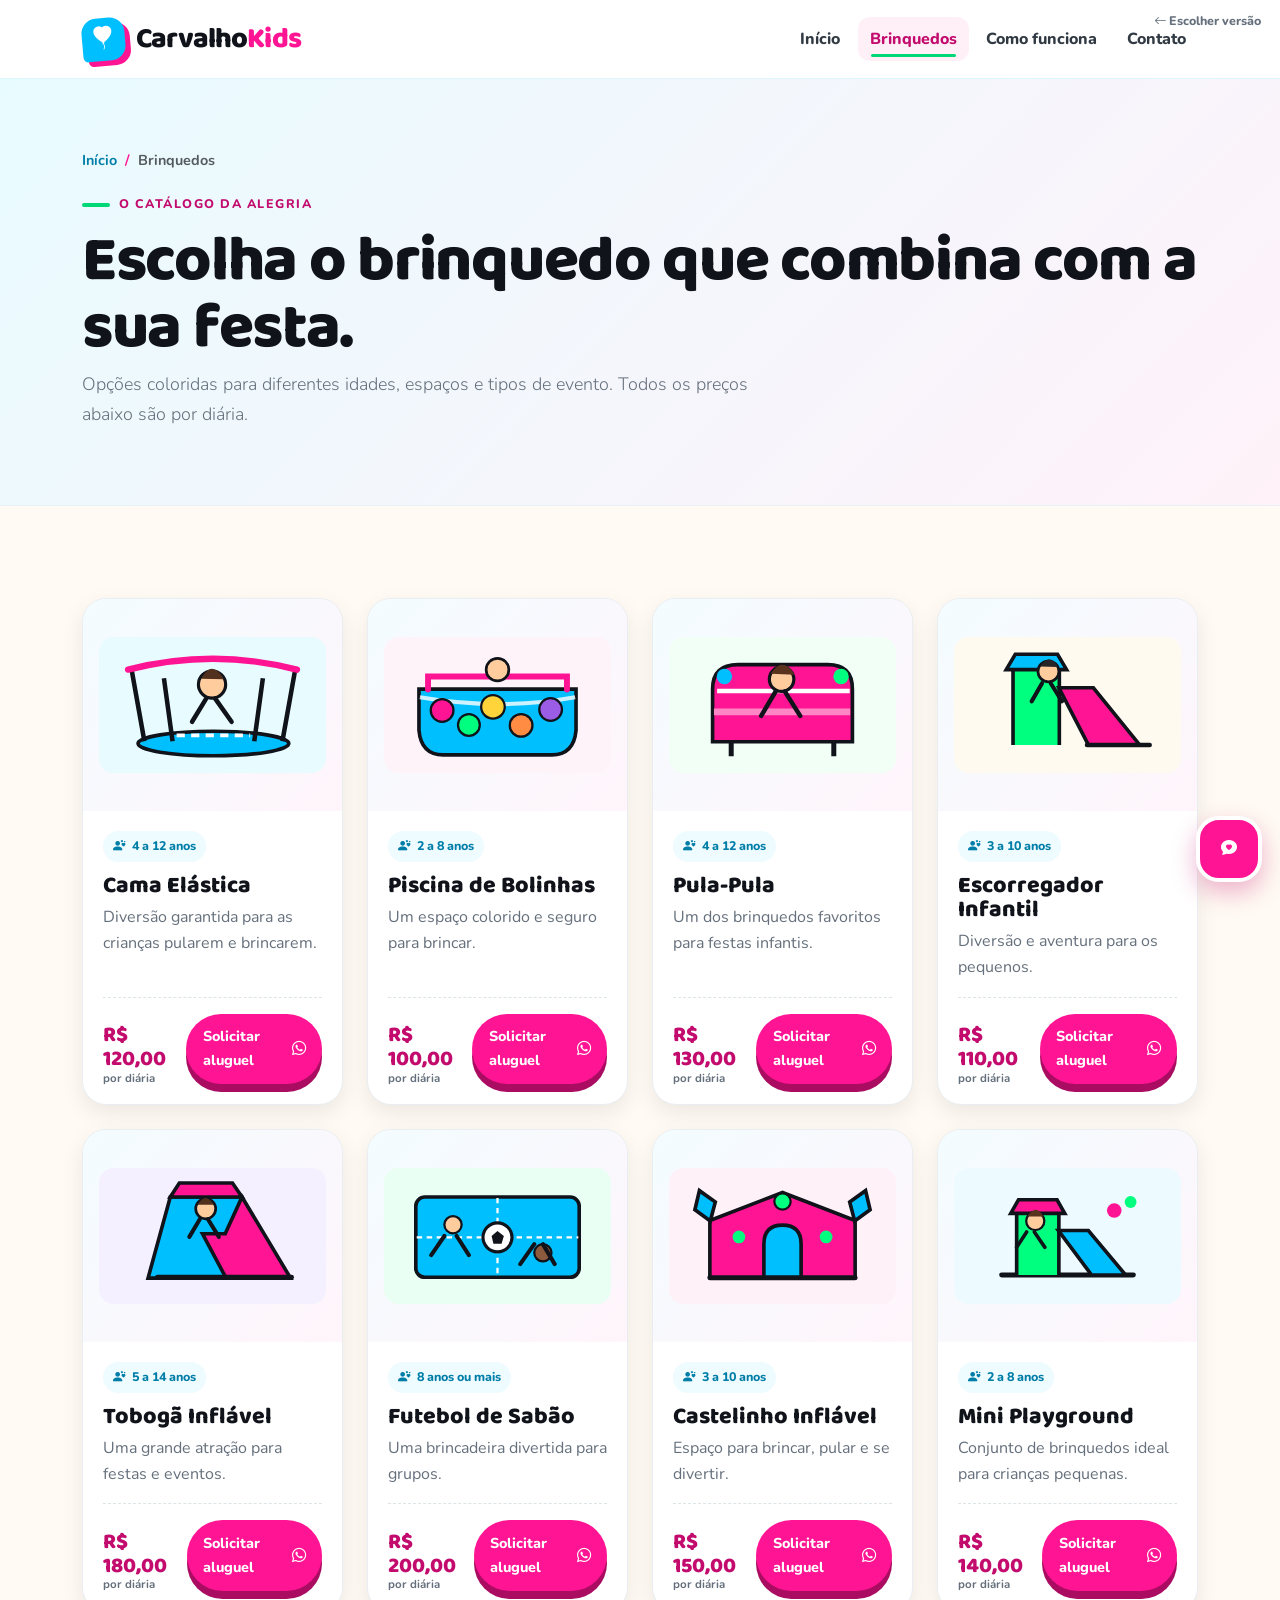
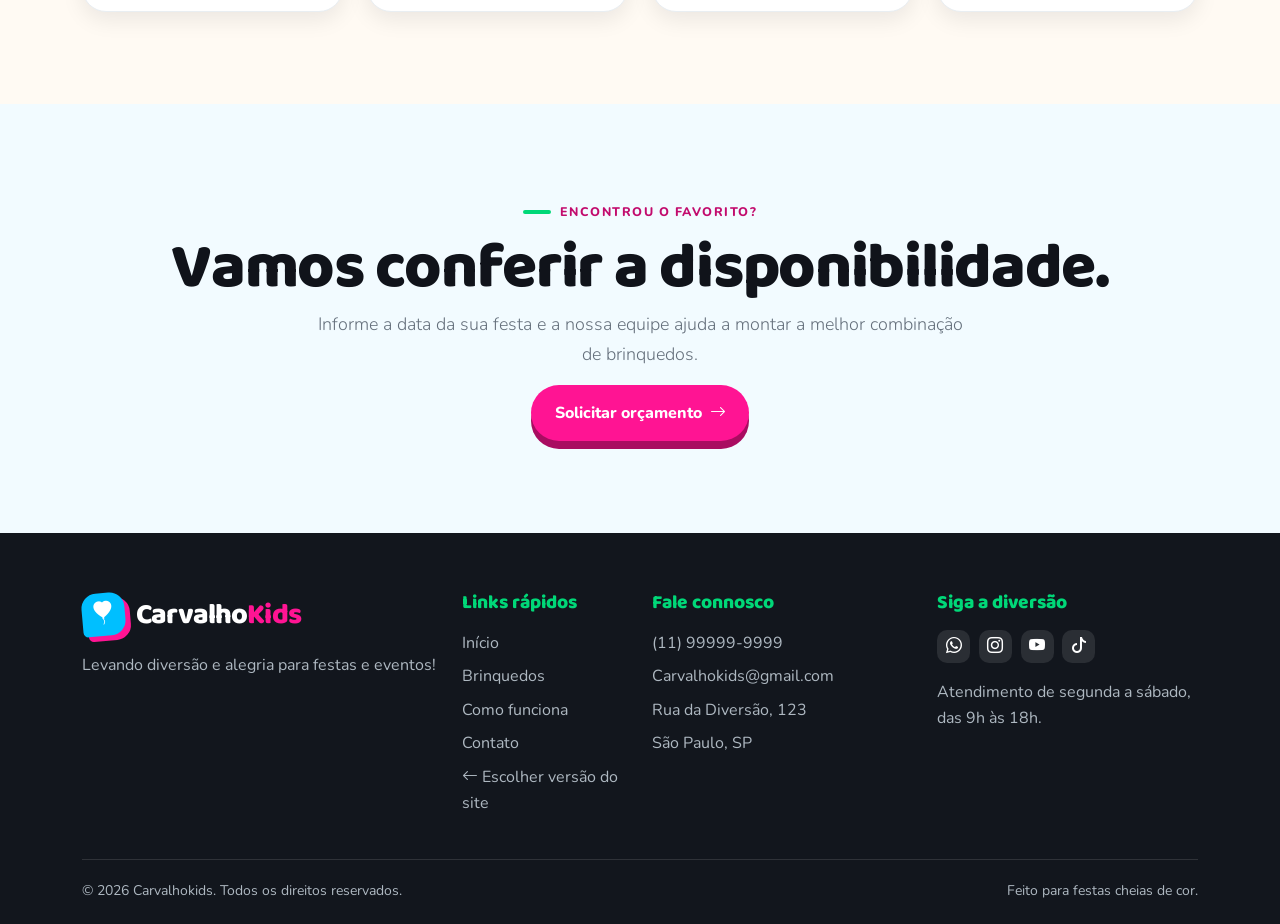
==== commit 2ba49e39: "Atulizando link" ====
--- a/brinquedos.html
+++ b/brinquedos.html
@@ -232,6 +232,7 @@
             <li><a href="brinquedos.html">Brinquedos</a></li>
             <li><a href="funciona.html">Como funciona</a></li>
             <li><a href="contato.html">Contato</a></li>
+            <li><a class="" href="index.html"><i class="bi bi-arrow-left"></i> Escolher versão do site </a></li>
           </ul>
         </div>
         <div class="col-6 col-lg-3">
